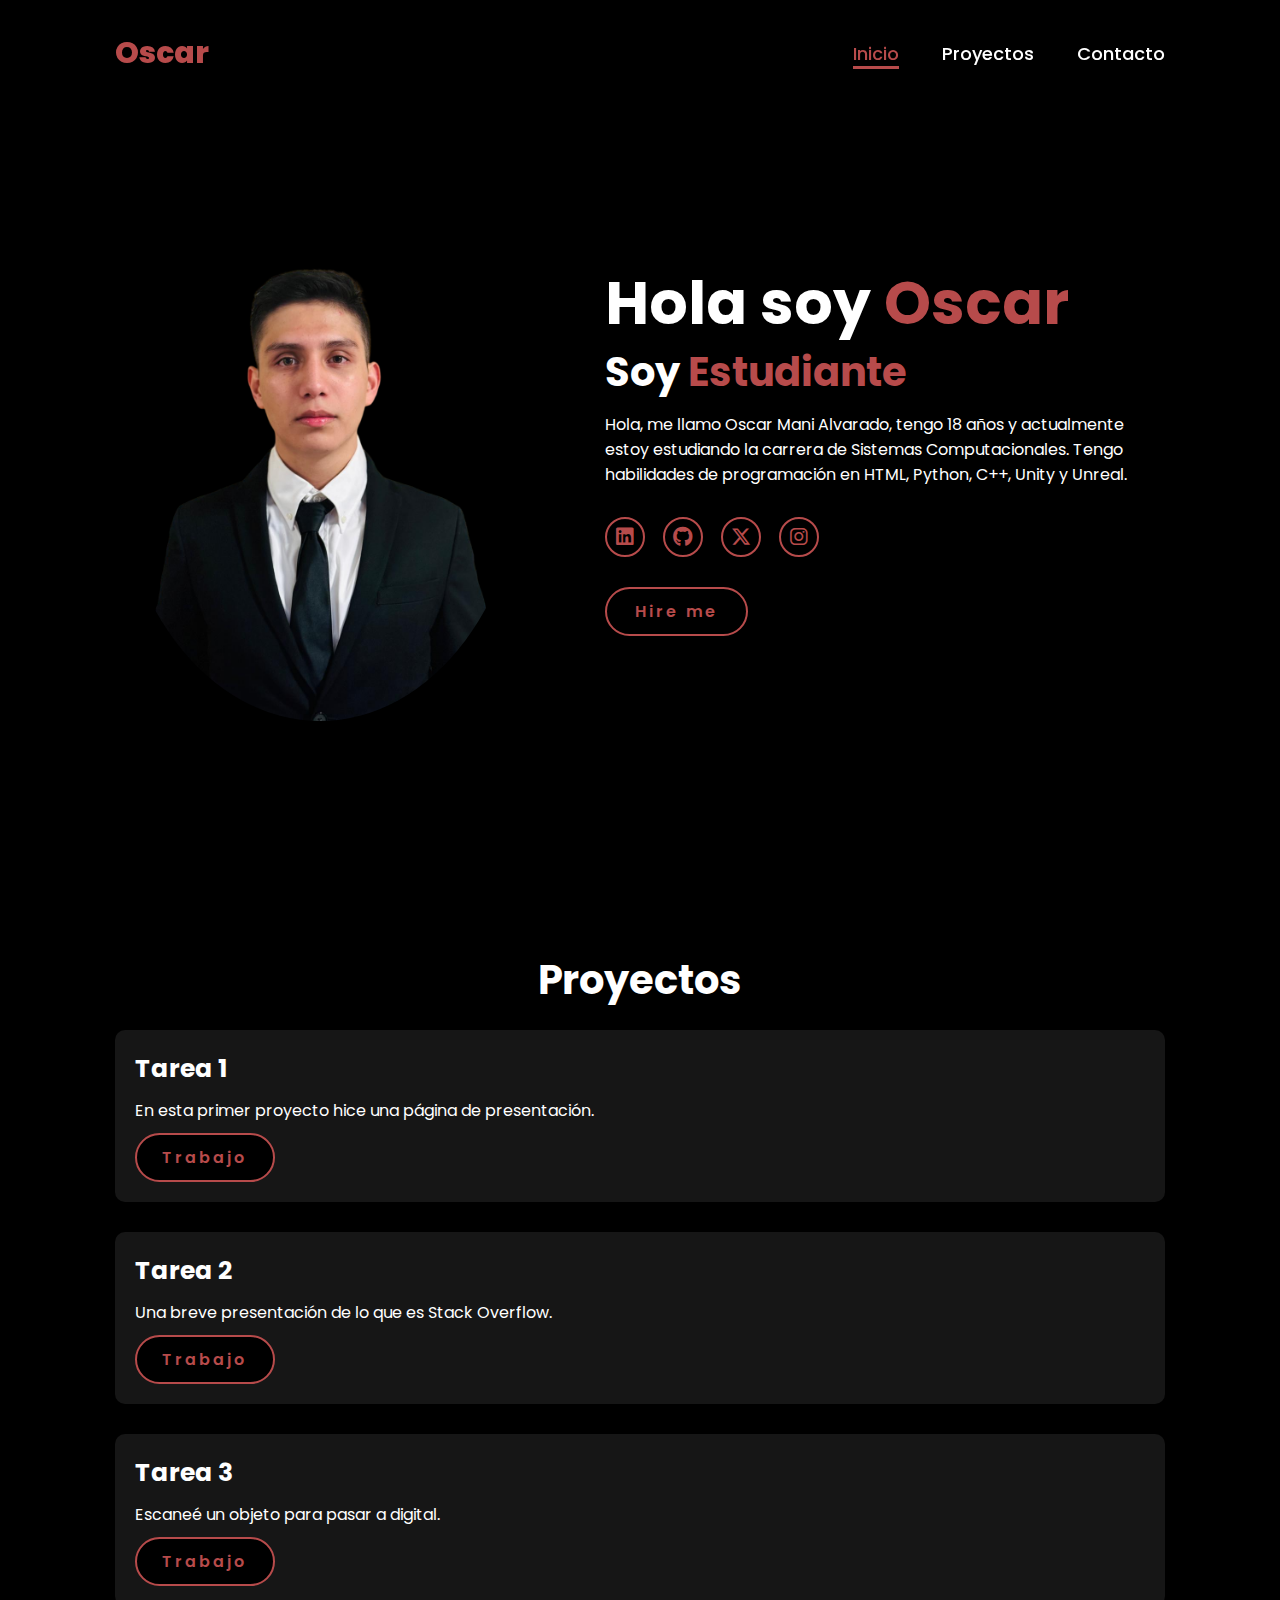
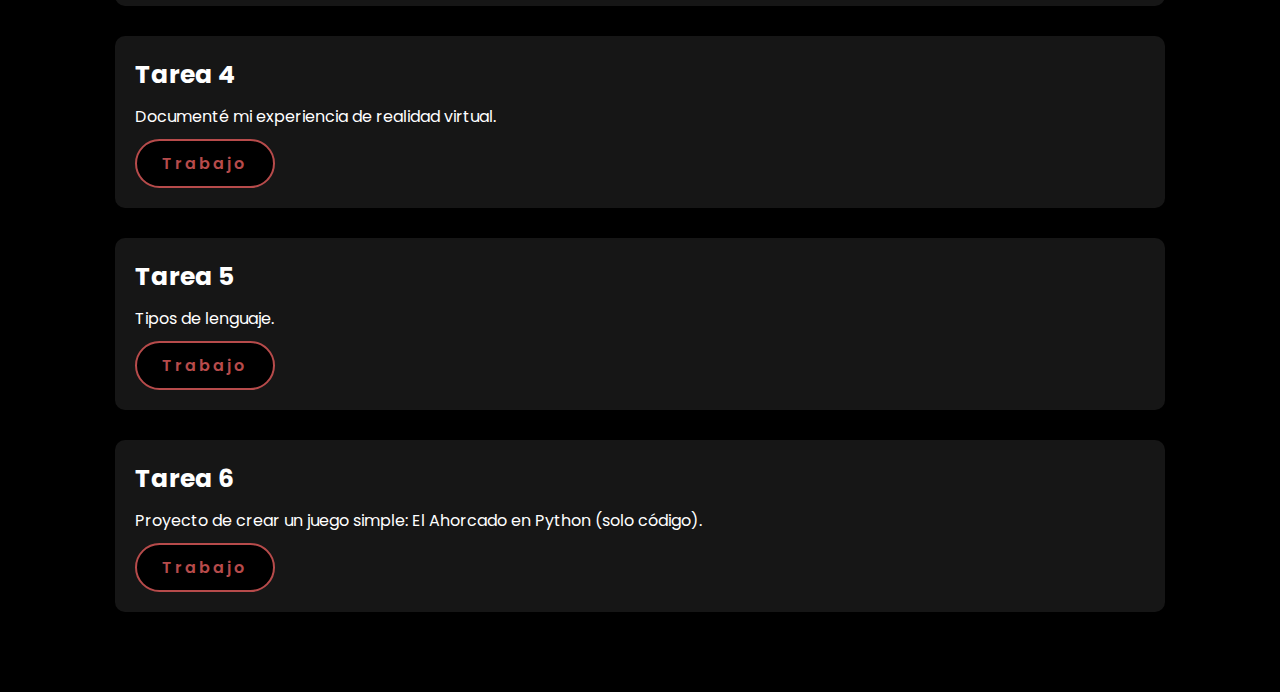
==== index.html @ 38875507 "cambio de nombre a index" ====
<!DOCTYPE html>
<html lang="en" dir="ltr">
<head>
    <meta charset="UTF-8">
    <meta name="viewport" content="width=device-width, initial-scale=1.0">
    <link rel="stylesheet" href="https://cdnjs.cloudflare.com/ajax/libs/font-awesome/6.5.2/css/all.min.css">
    <link rel="stylesheet" href="style.css">
    <title>Portfolio</title>
</head>
<body>
    <header>
        <a href="#" class="logo">Oscar</a>

        <nav>
            <a href="#" class="active"> Inicio</a>            
            <a href="#" >Proyectos</a>
            <a href="#" >Contacto</a>
        </nav>
    </header>
    <section class="home">
        <div class="home-img">
            <img src="image self.png" alt="">
        </div>
        <div class="home-content">
            <h1>Hola soy <span>Oscar</span></h1>
            <h3 class="typing-text">Soy <span></span></h3>
            <p> Hola, me llamo Oscar Mani Alvarado, tengo 18 años y actualmente estoy estudiando la carrera de Sistemas Computacionales. Tengo habilidades de programación en HTML, Python, C++, Unity y Unreal.</p>
            <div class="social-icons">
                <a href="#"><i class="fa-brands fa-linkedin"></i></a>
                <a href="#"><i class="fa-brands fa-github"></i></a>
                <a href="#"><i class="fa-brands fa-x-twitter"></i></a>
                <a href="#"><i class="fa-brands fa-instagram"></i></a>
            </div>
            <a href="#" class="btn">Hire me</a>
        </div>
    </section>
    <section class="proyectos">
        <h1>Proyectos</h1>
        <div class="proyecto">
            <h2>Tarea 1</h2>
            <p>En esta primer proyecto hice una página de presentación.</p>
            <a href="Tarea 1.html" class="btn-trabajo">Trabajo</a>
        </div>
        <div class="proyecto">
            <h2>Tarea 2</h2>
            <p>Una breve presentación de lo que es Stack Overflow.</p>
            <a href="Tarea 2.HTML" class="btn-trabajo">Trabajo</a>
        </div>
        <div class="proyecto">
            <h2>Tarea 3</h2>
            <p>Escaneé un objeto para pasar a digital.</p>
            <a href="Tarea 3.html" class="btn-trabajo">Trabajo</a>
        </div>
        <div class="proyecto">
            <h2>Tarea 4</h2>
            <p>Documenté mi experiencia de realidad virtual.</p>
            <a href="Tarea 4.html" class="btn-trabajo">Trabajo</a>
        </div>
        <div class="proyecto">
            <h2>Tarea 5</h2>
            <p>Tipos de lenguaje.</p>
            <a href="Tarea 5.html" class="btn-trabajo">Trabajo</a>
        </div>
        <div class="proyecto">
            <h2>Tarea 6</h2>
            <p>Proyecto de crear un juego simple: El Ahorcado en Python (solo código).</p>
            <a href="haorcado.py" class="btn-trabajo">Trabajo</a>
        </div>
    </section>
</body>
</html>
---- style.css ----
@import url('https://fonts.googleapis.com/css2?family=Poppins:wght@100;200;300;400;500;600&display=swap');

*{
    margin: 0;
    padding: 0;
    box-sizing: border-box;
    text-decoration: none;
    border: none;
    outline: none;
    font-family: 'Poppins', sans-serif;
}

html{
    font-size: 62.5%;
}

body{
    width: 100%;
    height: 100vh;
    overflow-x: hidden;
    background-color: black;
    color: white;
}

header{
    margin-top: 20px;
    position: fixed;
    top: 0;
    left: 0;
    width: 100%;
    padding: 1rem 9%;
    background-color: transparent;
    filter: drop-shadow(10px);
    display: flex;
    justify-content: space-between;
    align-items: center;
    z-index: 100;
}

.logo{
    font-size: 3rem;
    color: #b74b4b;
    font-weight: 800;
    cursor: pointer;
    transition: 0.5s ease;
}

.logo:hover{
    transform: scale(1.1);
}

nav a{
    font-size: 1.8rem;
    color: white;
    margin-left: 4rem;
    font-weight: 500;
    transition: 0.3s ease;
    border-bottom: 3px solid transparent;
}

nav a:hover,
nav a.active{
    color: #b74b4b;
    border-bottom: 3px solid #b74b4b;
}

@media(max-width:995px){
    nav{
        position: absolute;
        display: none;
        top: 0;
        right: 0;
        width: 50%;
        border-left: 3px solid #b74b4b;
        border-bottom: 3px solid #b74b4b;
        border-bottom-left-radius: 2rem;
        padding: 1rem solid;
        background-color: #161616;
        border-top: 0.1rem solid rgba(0,0,0,0.1);
    }

    nav.active{
        display: block;
    }

    nav a{
        display: block;
        font-size: 2rem;
        margin: 3rem 0;
    }

    nav a:hover,
    nav a.active{
        padding: 1rem;
        border-radius: 0.5rem;
        border-bottom: 0.5rem solid #b74b4b;
    }
}

section{
    min-height: 100vh;
    padding: 5rem 9% 5rem;
}

.home{
    display: flex;
    justify-content: center;
    align-items: center;
    gap: 8rem;
    background-color: black;
}

.home .home-content h1{
    font-size: 6rem;
    font-weight: 700;
    line-height: 1.3;
}

span{
    color: #b74b4b;
}

.home-content h3{
    font-size: 4rem;
    margin-bottom: 1rem;
    font-weight: 700;
}

.home-content p{
    font-size: 1.6rem;
}

.home-img{
    border-radius: 50%;
}

.home-img img{
    position: relative;
    width: 32vw;
    border-radius: 70%;
    box-shadow: 0 0 25px solid #b74b4b;
    cursor: pointer;
    transition: 0.2s linear;
}

.home-img img:hover{
    font-size: 1.8rem;
    font-weight: 500;
}

.social-icons a{
    display: inline-flex;
    justify-content: center;
    align-items: center;
    width: 4rem;
    height: 4rem;
    background-color: transparent;
    border: 0.2rem solid #b74b4b;
    font-size: 2rem;
    border-radius: 50%;
    margin: 3rem 1.5rem 3rem 0;
    transition: 0.3s ease;
    color: #b74b4b;
}

.social-icons a:hover{
    color: black;
    transform: scale(1.3) translateY(-5px);
    background-color: #b74b4b;
    box-shadow: 0  0 25px #b74b4b;
}

.btn{
    display: inline-block;
    padding: 1rem 2.8rem;
    background-color: black;
    border-radius: 4rem;
    font-size: 1.6rem;
    color: #b74b4b;
    letter-spacing: 0.3rem;
    font-weight: 600;
    border: 2px solid #b74b4b;
    transition: 0.3s ease;
    cursor: pointer;
}

.btn:hover{
    transform: scale3d(1.03);
    background-color: #b74b4b;
    color: black;
    box-shadow: 0 0 25px #b74b4b;
}

.typing-text{
    font-size: 34px;
    font-weight: 600;
    min-width: 280px;
}

.typing-text span{
    position: relative;
}

.typing-text span::before{
    content: "Estudiante";
    color: #b74b4b;
    animation: words 20s infinite;
}

.typing-text span::after{
    content: "";
    background-color: black;
    position: absolute;
    width: calc(100% + 8px);
    height: 100%;
    border-left: 3px solid black;
    right: -8;
    animation: cursor 0.6s infinite;
}

@keyframes cursor{
    to{
        border-left: 3px solid #b74b4b;
    }
}

@keyframes words{
    0%, 20%{
        content: "Ing computer systems";
    }
    21%, 40%{
        content: "Programador";
    }
    41%, 60%{
        content: "Desarrollador";
    }
    61%, 80%{
        content: "Youtuber";
    }
    81%, 100%{
        content: "Ibero";
    }
}

@media (max-width: 1000px){
    .home{
        gap: 4rem;
    }
}

@media(max-width:995px){
    .home{
        flex-direction: column;
        margin: 5rem 4rem;
    }

    .home .home-content h3{
        font-size: 2.5rem;
    }

    .home-content h1{
        font-size: 5rem;
    }

    .home-img img{
        width: 70vw;
        margin-top: 4rem;
    }
}

.proyectos {
    padding: 5rem 9%;
    background-color: black;
}

.proyectos h1 {
    font-size: 4rem;
    font-weight: 700;
    text-align: center;
    margin-bottom: 2rem;
}

.proyecto {
    margin-bottom: 3rem;
    padding: 2rem;
    background-color: #161616;
    border-radius: 10px;
    box-shadow: 0 0 15px rgba(0, 0, 0, 0.5);
}

.proyecto h2 {
    font-size: 2.5rem;
    margin-bottom: 1rem;
}

.proyecto p {
    font-size: 1.6rem;
    margin-bottom: 1rem;
}

.btn-trabajo {
    display: inline-block;
    padding: 1rem 2.5rem;
    background-color: black;
    border-radius: 4rem;
    font-size: 1.6rem;
    color: #b74b4b;
    letter-spacing: 0.3rem;
    font-weight: 600;
    border: 2px solid #b74b4b;
    transition: 0.3s ease;
    cursor: pointer;
}

.btn-trabajo:hover {
    transform: scale3d(1.03);
    background-color: #b74b4b;
    color: black;
    box-shadow: 0 0 25px #b74b4b;
}
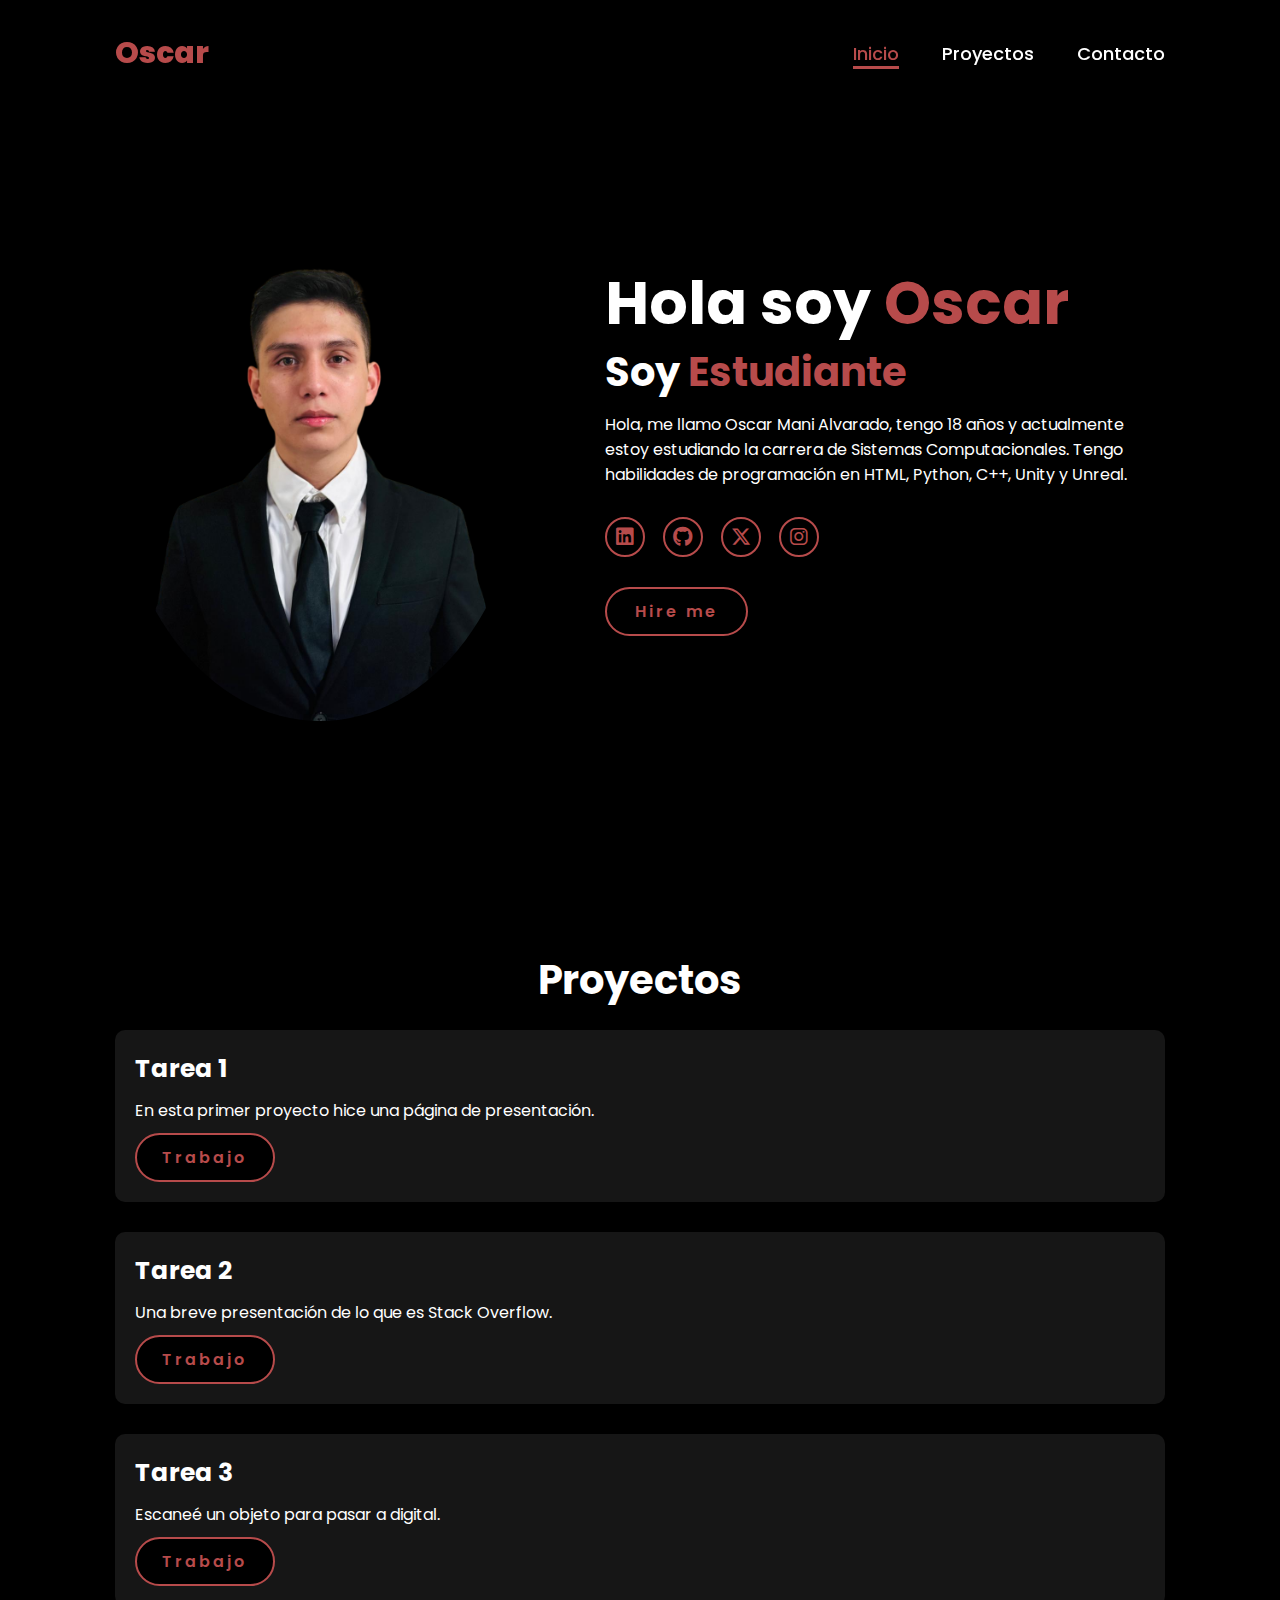
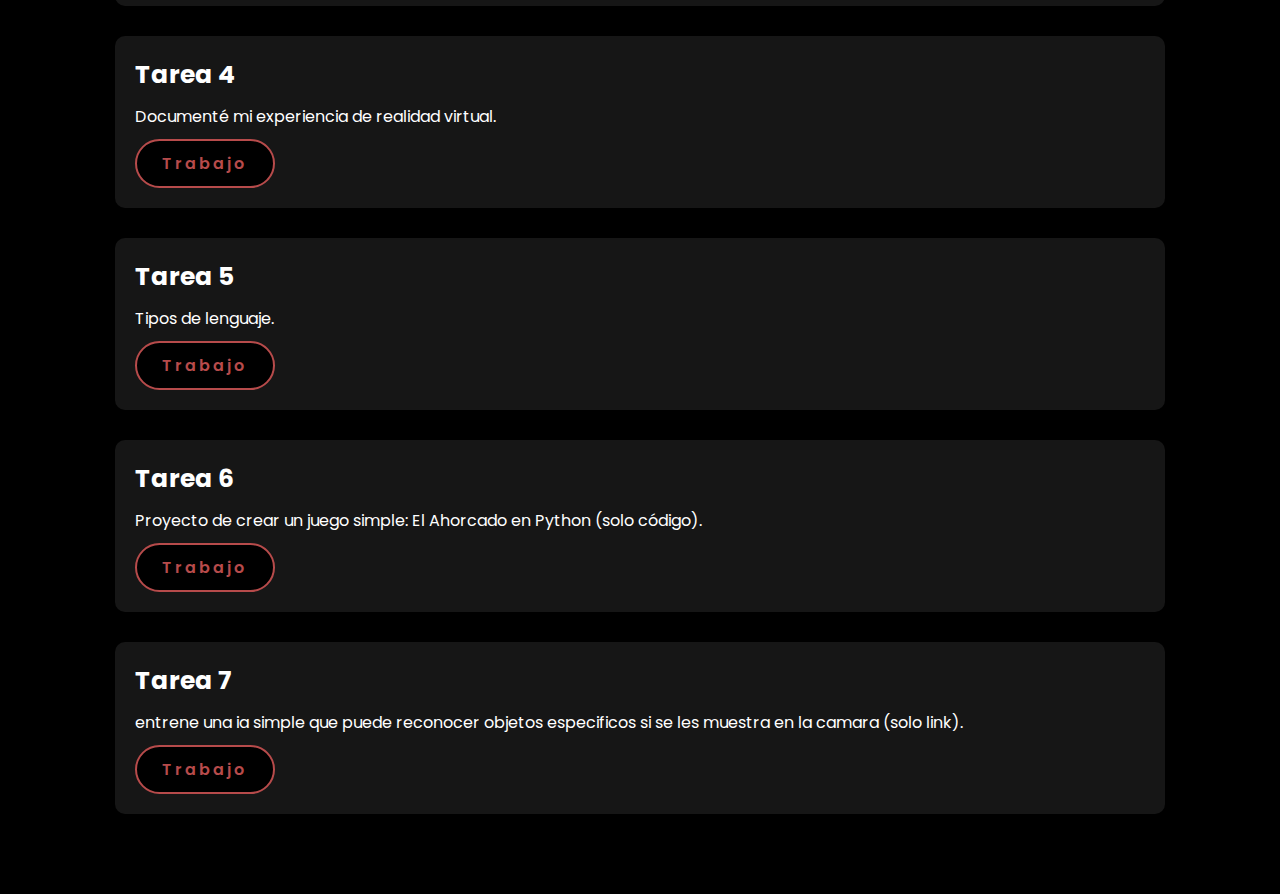
==== commit 7946d973: "añadir ultima tarea" ====
--- a/index.html
+++ b/index.html
@@ -66,6 +66,12 @@
             <p>Proyecto de crear un juego simple: El Ahorcado en Python (solo código).</p>
             <a href="haorcado.py" class="btn-trabajo">Trabajo</a>
         </div>
-    </section>
+        </div>
+        <div class="proyecto">
+        <h2>Tarea 7</h2>
+        <p>entrene una ia simple que puede reconocer objetos especificos si se les muestra en la camara (solo link).</p>
+        <a href="https://teachablemachine.withgoogle.com/models/rIEH1Mryd/" class="btn-trabajo">Trabajo</a>
+        </div>
+        </section>
 </body>
-</html>+</html>
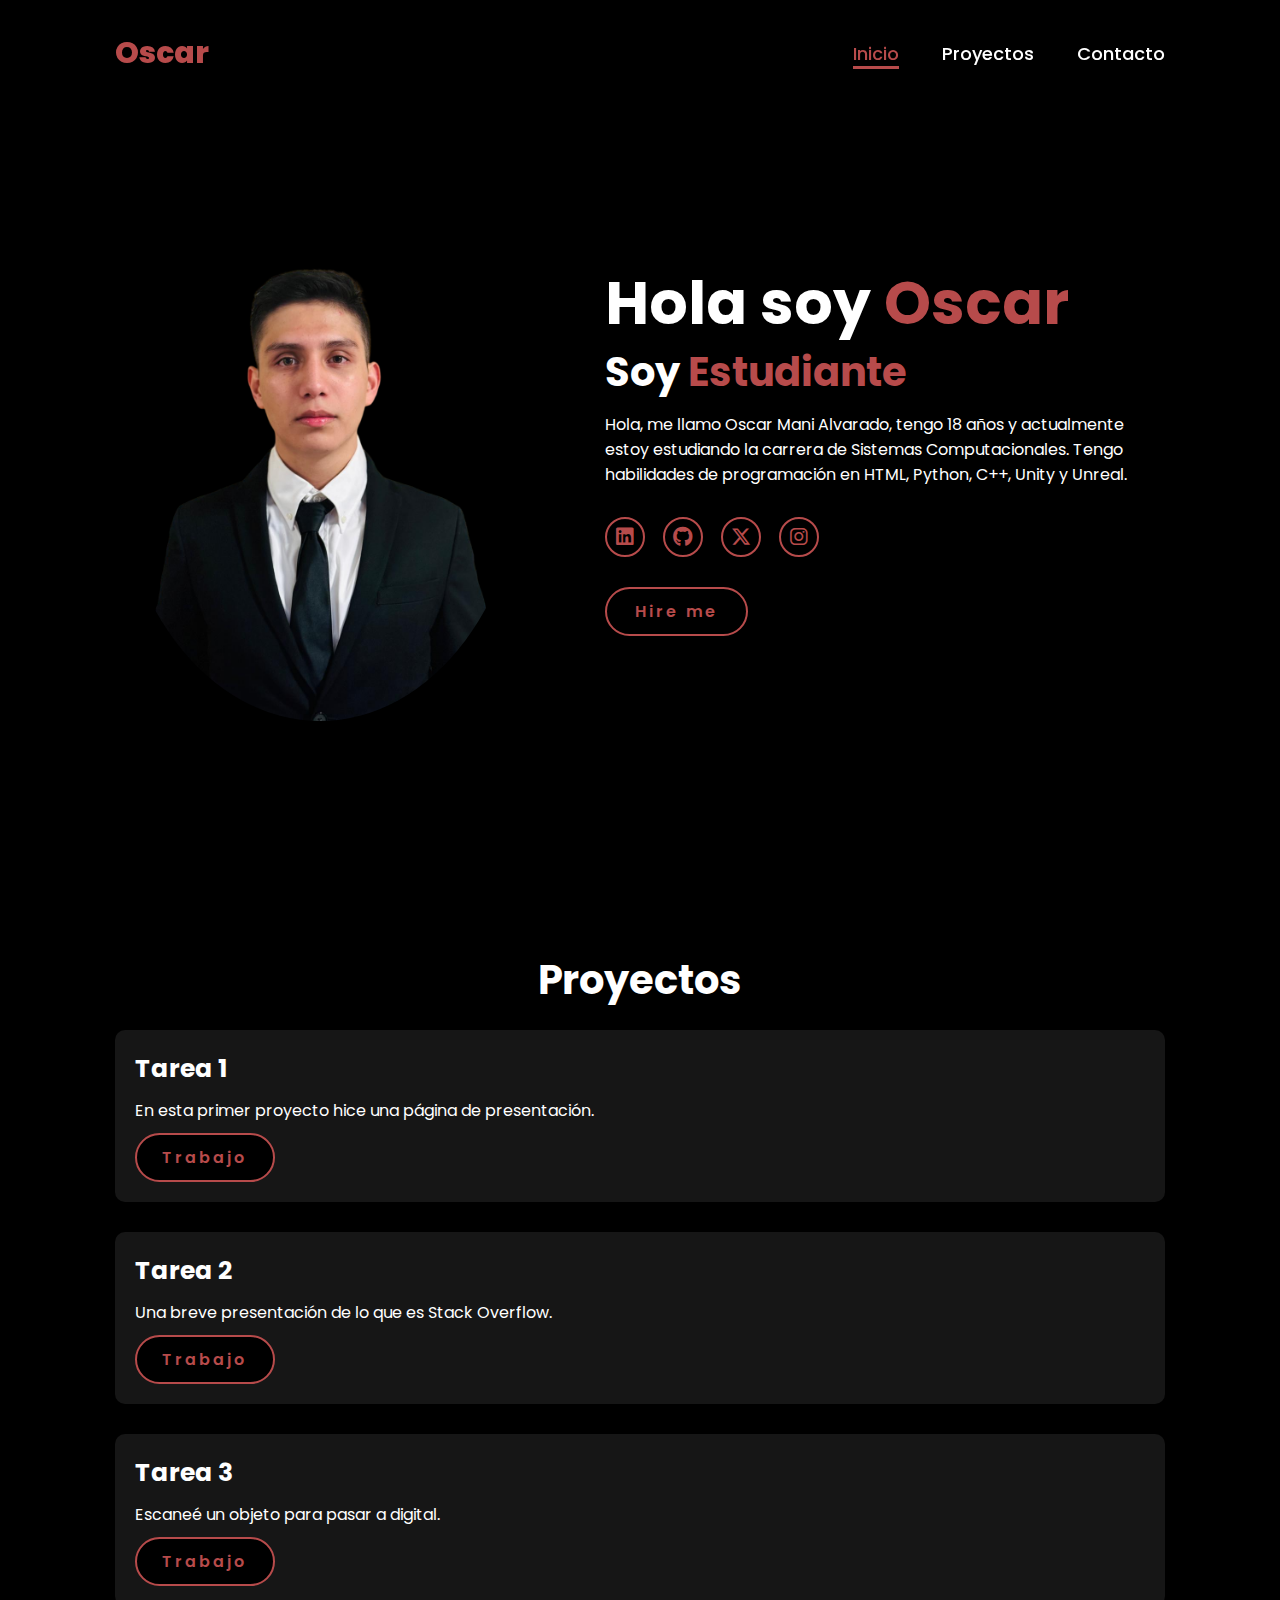
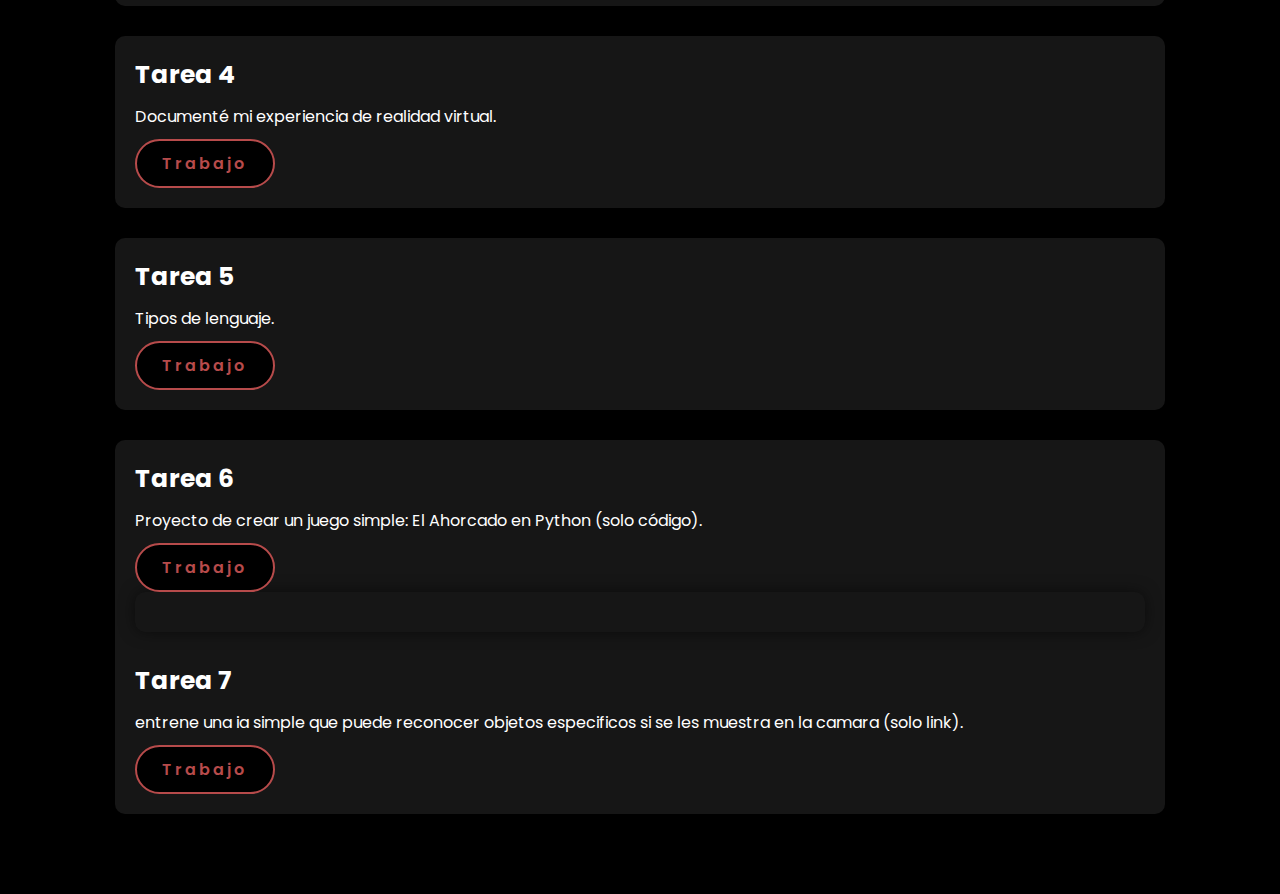
==== commit 6d12c2a2: "Update index.html" ====
--- a/index.html
+++ b/index.html
@@ -65,13 +65,12 @@
             <h2>Tarea 6</h2>
             <p>Proyecto de crear un juego simple: El Ahorcado en Python (solo código).</p>
             <a href="haorcado.py" class="btn-trabajo">Trabajo</a>
+        <div class="proyecto">
         </div>
-        </div>
-        <div class="proyecto">
         <h2>Tarea 7</h2>
         <p>entrene una ia simple que puede reconocer objetos especificos si se les muestra en la camara (solo link).</p>
         <a href="https://teachablemachine.withgoogle.com/models/rIEH1Mryd/" class="btn-trabajo">Trabajo</a>
         </div>
         </section>
 </body>
-</html>
+</html>